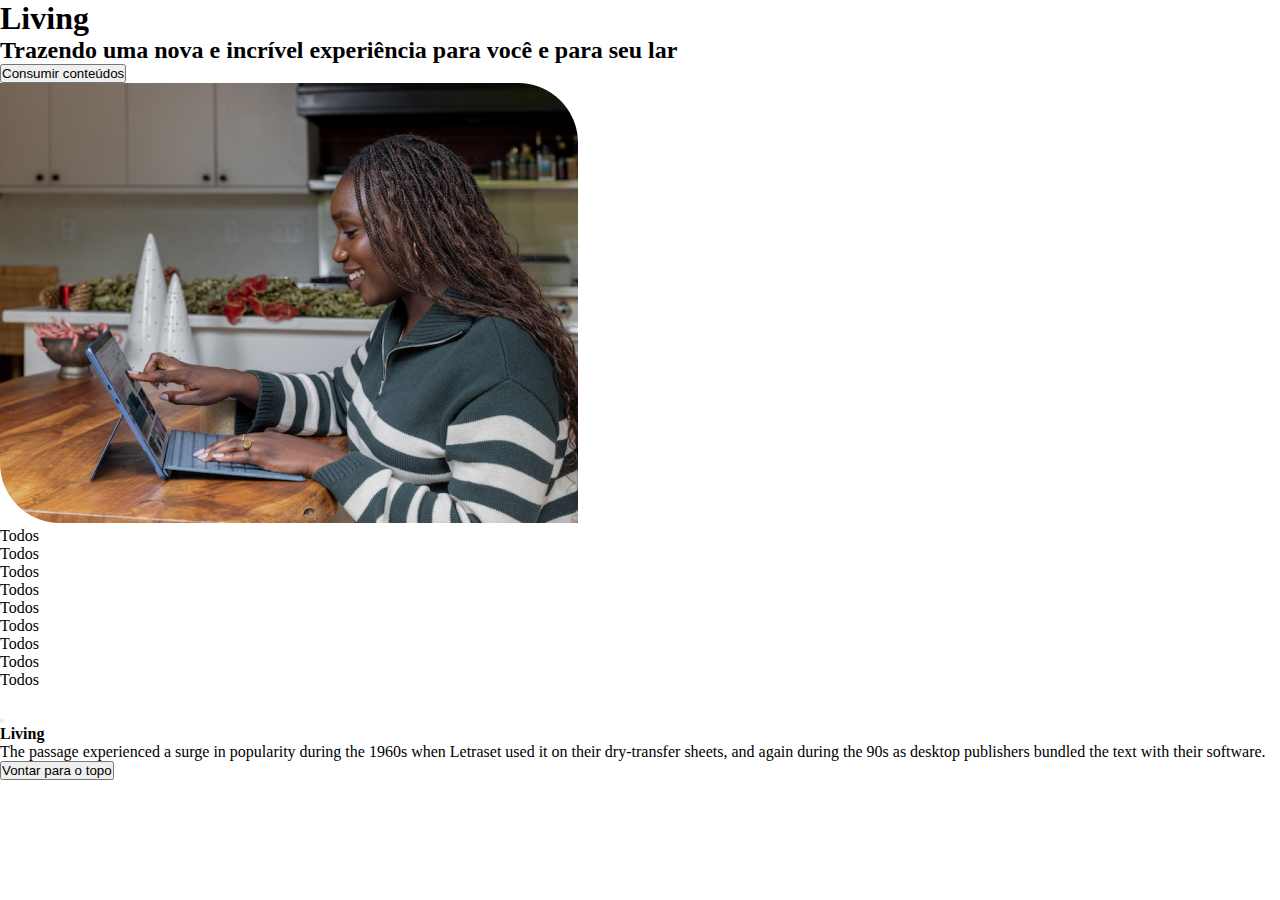
==== index.html @ a66284f1 "Creates and organizes the folders, and inserts the home index.html" ====
<!DOCTYPE html>
<html lang="en">
<head>
  <meta charset="UTF-8">
  <meta http-equiv="X-UA-Compatible" content="IE=edge">
  <meta name="viewport" content="width=device-width, initial-scale=1.0">

  <link rel="stylesheet" href="./globalStyles.css">

  <title>Living</title>
</head>
<body>
  <di class="containerDiv">
    <header>
      <div>
        <h1><span></span> Living</h1>
        <h2>Trazendo uma nova e incrível experiência para você e para seu lar </h2>
        <button>Consumir conteúdos</button>
      </div>
      <figcaption>
        <img src="./src/assets/img/headerImg.png" alt="">
      </figcaption>
    </header>
    <main>
      <section class="filterNav">
        <ul class="filterList">
          <li class="filter">Todos</li>
          <li class="filter">Todos</li>
          <li class="filter">Todos</li>
          <li class="filter">Todos</li>
          <li class="filter">Todos</li>
          <li class="filter">Todos</li>
          <li class="filter">Todos</li>
          <li class="filter">Todos</li>
          <li class="filter">Todos</li>
        </ul>
      </section>
      <section>
        <ul class="articleList">
          <li>
            <img src="" alt="">
            <h3></h3>
            <p></p>
            <button></button>
          </li>
        </ul>
      </section>
    </main>
  </div>
  <footer>
    <div class="containerDiv">
      <h4><span></span> Living</h4>
      <p>The passage experienced a surge in popularity during the 1960s when Letraset used it on their dry-transfer sheets, and again during the 90s as desktop publishers bundled the text with their software.</p>
      <button class="backToTop">Vontar para o topo</button>
    </div>
  </footer>
</body>
</html>
---- globalStyles.css ----
* {
  box-sizing: border-box;
  margin: 0;
  padding: 0;
}

:root {
  --color-grey-100: #212529;
  --color-grey-200: #495057;
  --color-grey-300: #808387;
  --color-grey-400: #dee2e6;
  --color-grey-500: #e9ecef;
  --color-grey-600: #f1f3f5;
  --color-grey-700: #f8f9fa;
  --color-brand-100: #087f5b;
  --color-brand-200: #099268;
  --font-size-1: 2.5rem;
  --font-size-2: 1.75rem;
  --font-size-3: 1.25rem;
  --font-size-4: 1rem;
}

body {
  width: 100vw;
}

.containerDiv {
  width: 100%;
  max-width: 1600px;
  margin: 0 auto;
}
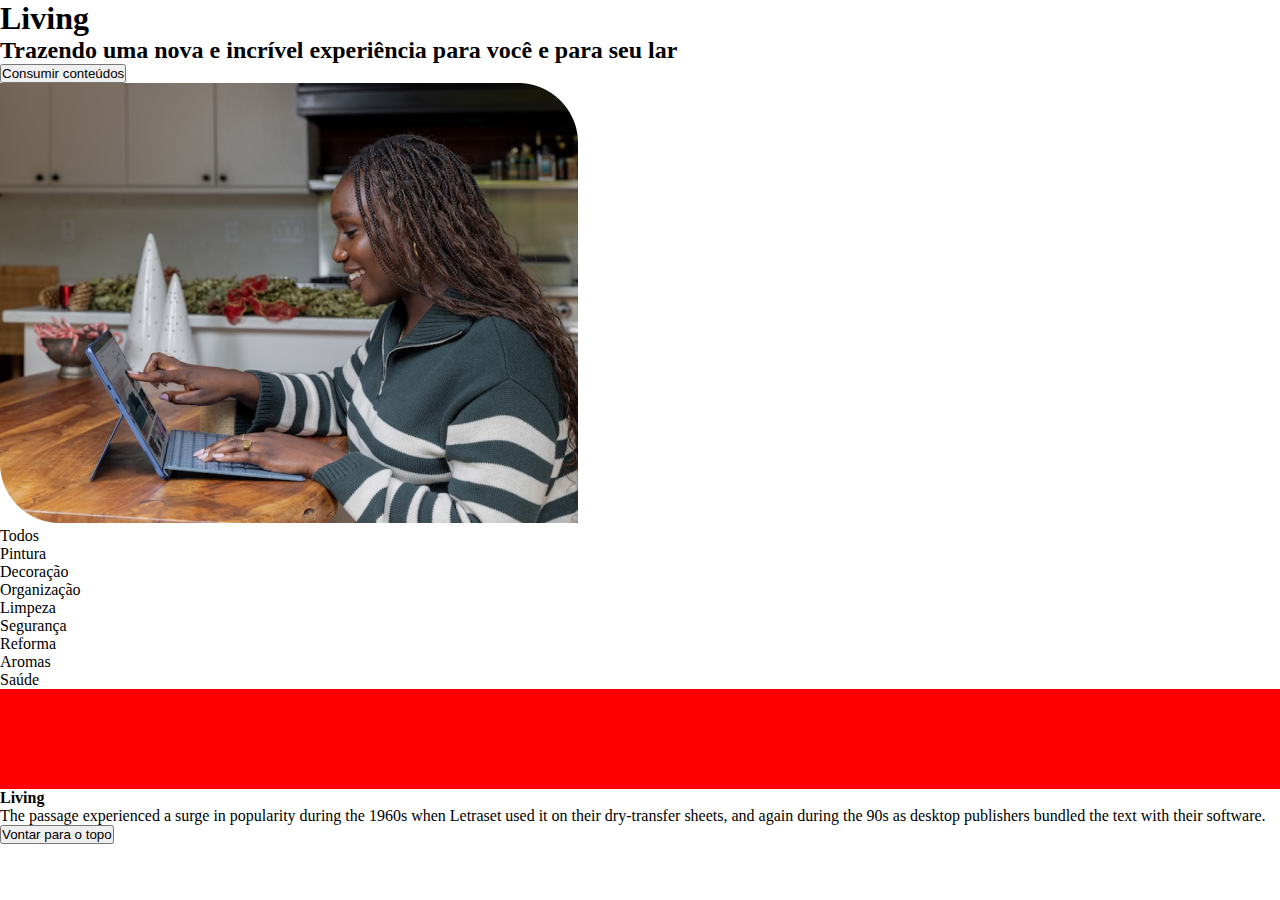
==== commit e42876ea: "Feats: applies filters to both pages, observes the div after the list and render more elements when " ====
--- a/index.html
+++ b/index.html
@@ -11,7 +11,7 @@
 </head>
 <body>
   <di class="containerDiv">
-    <header>
+    <header id="home">
       <div>
         <h1><span></span> Living</h1>
         <h2>Trazendo uma nova e incrível experiência para você e para seu lar </h2>
@@ -25,25 +25,20 @@
       <section class="filterNav">
         <ul class="filterList">
           <li class="filter">Todos</li>
-          <li class="filter">Todos</li>
-          <li class="filter">Todos</li>
-          <li class="filter">Todos</li>
-          <li class="filter">Todos</li>
-          <li class="filter">Todos</li>
-          <li class="filter">Todos</li>
-          <li class="filter">Todos</li>
-          <li class="filter">Todos</li>
+          <li class="filter">Pintura</li>
+          <li class="filter">Decoração</li>
+          <li class="filter">Organização</li>
+          <li class="filter">Limpeza</li>
+          <li class="filter">Segurança</li>
+          <li class="filter">Reforma</li>
+          <li class="filter">Aromas</li>
+          <li class="filter">Saúde</li>
         </ul>
       </section>
       <section>
         <ul class="articleList">
-          <li>
-            <img src="" alt="">
-            <h3></h3>
-            <p></p>
-            <button></button>
-          </li>
         </ul>
+        <div class="observDiv"></div>
       </section>
     </main>
   </div>
@@ -51,8 +46,14 @@
     <div class="containerDiv">
       <h4><span></span> Living</h4>
       <p>The passage experienced a surge in popularity during the 1960s when Letraset used it on their dry-transfer sheets, and again during the 90s as desktop publishers bundled the text with their software.</p>
-      <button class="backToTop">Vontar para o topo</button>
+      <a href="#home"><button class="backToTop">Vontar para o topo</button></a>
     </div>
   </footer>
+
+  <script type="module" src="./src/scripts/getApi.js"></script>
+  <script type="module" src="./src/scripts/articleList.js"></script>
+  <script type="module" src="./src/scripts/filter.js"></script>
+  <script type="module" src="./src/scripts/main.js"></script>
+  <script type="module" src="./src/scripts/scroll.js"></script>
 </body>
 </html>--- a/globalStyles.css
+++ b/globalStyles.css
@@ -28,4 +28,10 @@
   width: 100%;
   max-width: 1600px;
   margin: 0 auto;
+}
+
+.observDiv {
+  width: 100%;
+  height: 100px;
+  background-color: red;
 }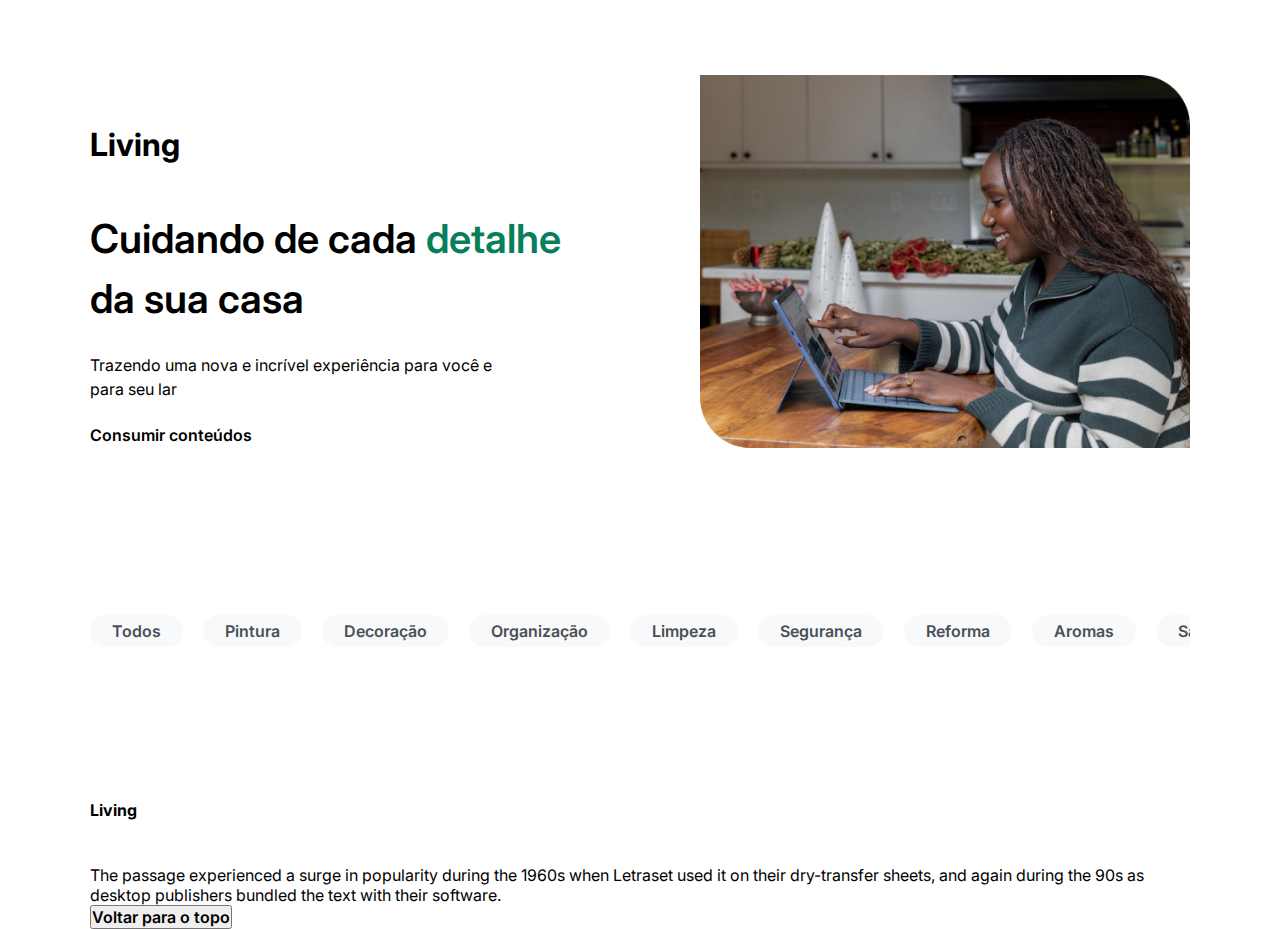
==== commit fc7a8ef2: "Feats: creates animations and hover effects, adjusts javascript to these effects" ====
--- a/index.html
+++ b/index.html
@@ -6,23 +6,28 @@
   <meta name="viewport" content="width=device-width, initial-scale=1.0">
 
   <link rel="stylesheet" href="./globalStyles.css">
+  <link rel="stylesheet" href="./src/styles/homeHeader.css">
+  <link rel="stylesheet" href="./src/styles/homeMain.css">
+  <link rel="stylesheet" href="./src/styles/footer.css">
+  <link rel="stylesheet" href="./src/styles/effects.css">
 
   <title>Living</title>
 </head>
 <body>
-  <di class="containerDiv">
+  <div class="containerDiv">
     <header id="home">
-      <div>
-        <h1><span></span> Living</h1>
-        <h2>Trazendo uma nova e incrível experiência para você e para seu lar </h2>
-        <button>Consumir conteúdos</button>
+      <div class="separateDiv headerDiv">
+        <h1 class="logo"><span class="logoSpan"></span> Living</h1>
+        <h2 class="firstH2">Cuidando de cada <span>detalhe</span> da sua casa</h2>
+        <h2 class="secondH2">Trazendo uma nova e incrível experiência para você e para seu lar </h2>
+        <a href="#articles"><button>Consumir conteúdos</button></a>
       </div>
-      <figcaption>
+      <figcaption class="separateDiv imgDiv">
         <img src="./src/assets/img/headerImg.png" alt="">
       </figcaption>
     </header>
     <main>
-      <section class="filterNav">
+      <section id="articles" class="filterNav">
         <ul class="filterList">
           <li class="filter">Todos</li>
           <li class="filter">Pintura</li>
@@ -43,10 +48,10 @@
     </main>
   </div>
   <footer>
-    <div class="containerDiv">
-      <h4><span></span> Living</h4>
-      <p>The passage experienced a surge in popularity during the 1960s when Letraset used it on their dry-transfer sheets, and again during the 90s as desktop publishers bundled the text with their software.</p>
-      <a href="#home"><button class="backToTop">Vontar para o topo</button></a>
+    <div class="containerDiv footerDiv">
+      <h4 class="logo"><span class="logoSpan"></span> Living</h4>
+      <p class="footerText">The passage experienced a surge in popularity during the 1960s when Letraset used it on their dry-transfer sheets, and again during the 90s as desktop publishers bundled the text with their software.</p>
+      <a href="#home"><button class="backToTop">Voltar para o topo</button></a>
     </div>
   </footer>
 
--- a/globalStyles.css
+++ b/globalStyles.css
@@ -1,3 +1,5 @@
+@import url('https://fonts.googleapis.com/css2?family=Inter:wght@300;400;500;600&display=swap');
+
 * {
   box-sizing: border-box;
   margin: 0;
@@ -18,20 +20,69 @@
   --font-size-2: 1.75rem;
   --font-size-3: 1.25rem;
   --font-size-4: 1rem;
+
+  --transition-time: 0.2s;
+}
+
+html {
+  scroll-behavior: smooth;
 }
 
 body {
   width: 100vw;
+  font-family: 'Inter', sans-serif;
+  overflow-x: hidden;
+}
+
+* button {
+  font-family:'Inter', sans-serif;
+  font-weight: 600;
+  font-size: 16px;
+  cursor: pointer;
 }
 
 .containerDiv {
   width: 100%;
-  max-width: 1600px;
+  max-width: 1100px;
   margin: 0 auto;
 }
 
-.observDiv {
-  width: 100%;
+.headerDiv button, .articleBtn {
+  align-self: flex-start;
+  font-size: 16px;
+  background-color: #fff;
+  border: none;
+}
+
+.filterNav {
   height: 100px;
-  background-color: red;
+  display: flex;
+  justify-content: center;
+  align-items: center;
+}
+
+.filterList {
+  height: 60%;
+  list-style: none;
+  display: flex;
+  gap: 20px;
+  flex-wrap: nowrap;
+  overflow-y: auto;
+}
+
+.filter {
+  height: 32px;
+  padding: 0 22px;
+  line-height: 200%;
+  background-color: var(--color-grey-700);
+  border-radius: 32px;
+  display: inline-block;
+  cursor: pointer;
+  font-weight: 600;
+  color: var(--color-grey-200)
+}
+
+.selected {
+  background-color: var(--color-brand-100);
+  color: #fff;
 }--- a/src/styles/homeHeader.css
+++ b/src/styles/homeHeader.css
@@ -0,0 +1,51 @@
+#home {
+  width: 100%;
+  margin: 75px 0 100px;
+  display: flex;
+  justify-content: space-between;
+  gap: 35px
+}
+
+.separateDiv {
+  max-width: 575px;
+}
+
+.headerDiv {
+  padding: 50px 75px 50px 0;
+  display: flex;
+  flex-direction: column;
+  justify-content: space-around;
+}
+
+.logo {
+  padding-bottom: 45px;
+}
+
+.firstH2 {
+  font-weight: 600;
+  font-size: 40px;
+  line-height: 150%;
+}
+
+.firstH2 > span {
+  color: var(--color-brand-100);
+}
+
+.secondH2 {
+  max-width: 410px;
+  font-weight: 400;
+  font-size: 16px;
+  line-height: 150%;
+}
+
+.headerDiv button {
+  align-self: flex-start;
+}
+
+.imgDiv > img {
+  width: 100%;
+}
+
+.firstH2, .secondH2 {
+  padding-bottom: 24px;
+}--- a/src/styles/homeMain.css
+++ b/src/styles/homeMain.css
@@ -0,0 +1,40 @@
+.articleList {
+  margin: 25px 0 80px;
+  display: flex;
+  justify-content: space-between;
+  flex-wrap: wrap;
+  list-style: none;
+  gap: 90px;
+}
+
+.article {
+  width: 500px;
+  display: flex;
+  flex-direction: column;
+  justify-content: space-between;
+  gap: 16px;
+  animation: loading 0.75s;
+}
+
+.articleImg {
+  width: 100%;
+  max-height: 200px;
+  object-fit: cover;
+}
+
+.articleHeading {
+  margin-top: 16px;
+  font-size: 20px;
+}
+
+.articleDesc {
+  height: 50px;
+  font-weight: 400;
+  line-height: 150%;
+  text-overflow: ellipsis;
+  overflow: hidden;
+}
+
+.articleBtn {
+  color: var(--color-brand-100);
+}--- a/src/styles/effects.css
+++ b/src/styles/effects.css
@@ -0,0 +1,29 @@
+.backToTop:hover {
+  background-color: var(--color-grey-300);
+  color: #fff;
+  transition-duration: var(--transition-time);
+}
+
+.filter:hover {
+  background-color: var(--color-grey-600);
+  transition-duration: var(--transition-time);
+}
+
+.selected:hover {
+  background-color: var(--color-brand-200);
+}
+
+.backToTop:not(:hover), .filter:not(:hover), .selected:not(:hover) {
+  transition-duration: var(--transition-time);
+}
+
+@keyframes loading {
+  0% {
+    transform: translateY(120%);
+    opacity: 0%;
+  }
+  100% {
+    transform: translateX(0);
+    opacity: 100%;
+  }
+}